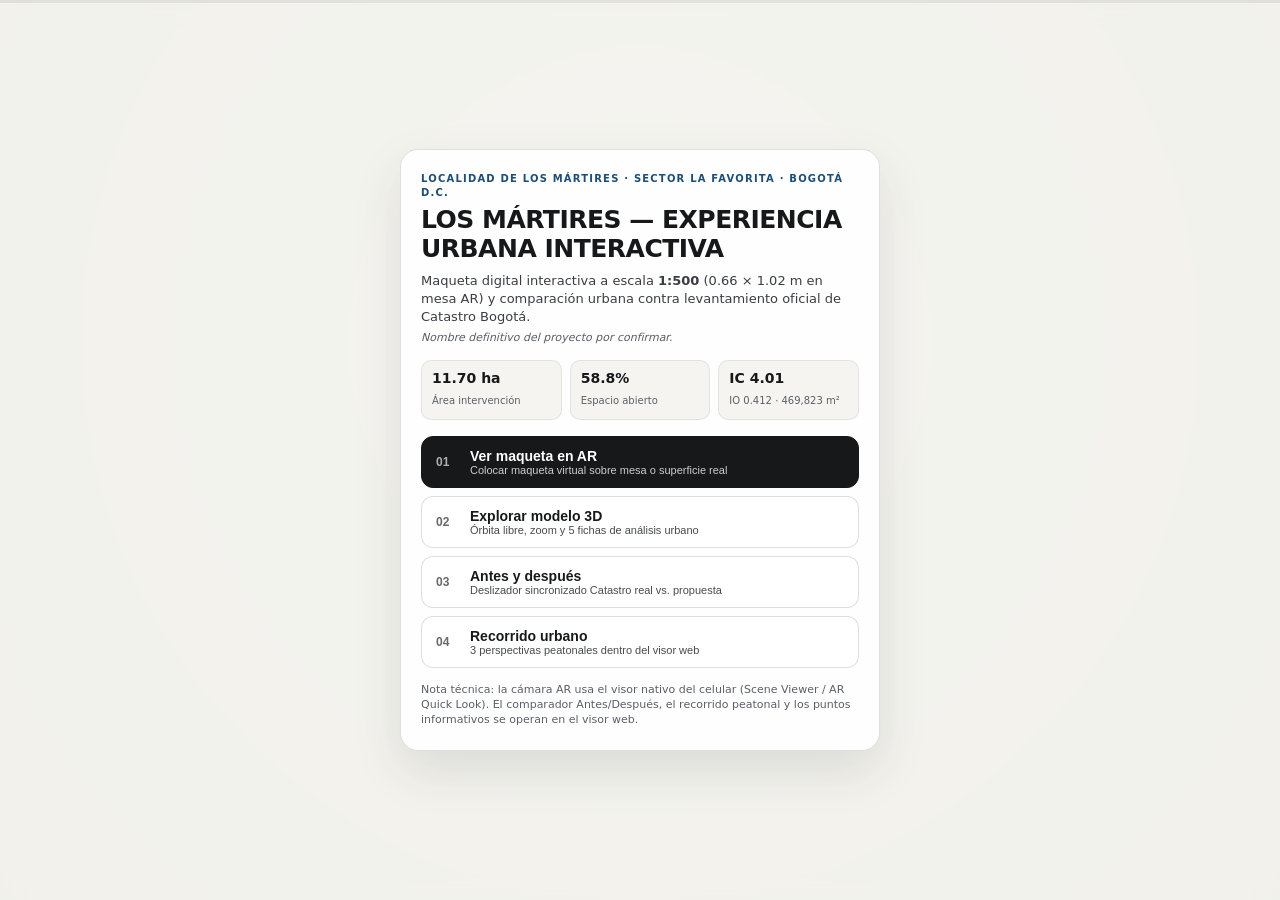
==== index.html @ f17b748e "Add files via upload" ====
<!DOCTYPE html>
<html lang="es">
<head>
  <meta charset="UTF-8" />
  <meta name="viewport" content="width=device-width, initial-scale=1.0, maximum-scale=1.0, user-scalable=no, viewport-fit=cover" />
  <title>Los Mártires — Experiencia Urbana Interactiva</title>
  <meta name="description" content="Plataforma web 3D y Realidad Aumentada para la sustentación de propuesta urbana en Los Mártires (La Favorita), Bogotá." />
  <meta name="theme-color" content="#14171a" />
  <link rel="stylesheet" href="styles.css" />
  <script type="module" src="vendor/model-viewer.min.js"></script>
</head>
<body data-mode="landing">
  <!-- Barra superior compacta -->
  <header class="topbar" id="topbar">
    <button class="brand" id="btn-home" type="button" aria-label="Volver al inicio">
      <span class="brand-tag">BOGOTÁ · LOS MÁRTIRES</span>
      <span class="brand-title">LA FAVORITA · 1VTY</span>
    </button>

    <div class="topbar-actions">
      <button class="pill-btn" id="btn-toggle-hotspots" type="button" aria-pressed="true" title="Mostrar u ocultar puntos informativos">
        <span class="dot-ind"></span>
        <span>Fichas (5)</span>
      </button>
      <button class="pill-btn pill-ar" id="btn-top-ar" type="button">
        <span>Ver en AR</span>
      </button>
    </div>
  </header>

  <!-- Escenario 3D principal -->
  <main class="stage" id="stage">
    <!-- Visor principal: Propuesta urbana (Después) -->
    <model-viewer
      id="mv-despues"
      class="viewer-layer"
      src="assets/maqueta_1vty_despues.glb"
      ios-src="assets/maqueta_1vty_despues.usdz"
      poster="assets/poster_1vty.jpg"
      alt="Maqueta 3D propuesta urbana sector La Favorita, Los Mártires, Bogotá"
      ar
      ar-modes="webxr scene-viewer quick-look"
      ar-scale="auto"
      ar-placement="floor"
      camera-controls
      touch-action="none"
      interaction-prompt="none"
      camera-orbit="38deg 58deg 1.18m"
      camera-target="0m 0.04m 0m"
      field-of-view="34deg"
      min-camera-orbit="auto 12deg 0.14m"
      max-camera-orbit="auto 86deg 2.6m"
      min-field-of-view="14deg"
      max-field-of-view="52deg"
      shadow-intensity="0.85"
      shadow-softness="0.7"
      exposure="1.05"
      tone-mapping="neutral"
      interpolation-decay="95"
    >
      <!-- Slot personalizado oculto; la UI dispara activateAR() de forma controlada -->
      <button slot="ar-button" class="mv-native-ar-hidden" tabindex="-1" aria-hidden="true"></button>

      <!-- Puntos informativos arquitectónicos (Experiencia D) -->
      <button class="hotspot" slot="hotspot-1" data-hs="1" data-position="-0.02 0.025 -0.175" data-normal="0 1 0" type="button" aria-label="Conectividad y accesibilidad">
        <span class="hs-num">1</span>
        <span class="hs-label">Conectividad</span>
      </button>
      <button class="hotspot" slot="hotspot-2" data-hs="2" data-position="0.0 0.022 0.0" data-normal="0 1 0" type="button" aria-label="Circulaciones y movilidad">
        <span class="hs-num">2</span>
        <span class="hs-label">Movilidad</span>
      </button>
      <button class="hotspot" slot="hotspot-3" data-hs="3" data-position="0.02 0.019 0.275" data-normal="0 1 0" type="button" aria-label="Espacio público y zócalo comercial">
        <span class="hs-num">3</span>
        <span class="hs-label">Espacio Público</span>
      </button>
      <button class="hotspot" slot="hotspot-4" data-hs="4" data-position="0.104 0.028 -0.380" data-normal="0 1 0" type="button" aria-label="Vegetación y estructura ambiental">
        <span class="hs-num">4</span>
        <span class="hs-label">Estructura Ambiental</span>
      </button>
      <button class="hotspot" slot="hotspot-5" data-hs="5" data-position="0.111 0.048 -0.218" data-normal="0 1 0" type="button" aria-label="Equipamientos y densidad">
        <span class="hs-num">5</span>
        <span class="hs-label">Equipamientos</span>
      </button>

      <div class="loading-ribbon" slot="progress-bar" id="loading-ribbon">
        <div class="loading-bar" id="loading-bar"></div>
      </div>
    </model-viewer>

    <!-- Visor sincronizado: Estado original real UAECD / Catastro Bogotá (Antes) -->
    <model-viewer
      id="mv-antes"
      class="viewer-layer viewer-antes"
      alt="Maqueta 3D estado actual real según Catastro de Bogotá"
      camera-orbit="38deg 58deg 1.18m"
      camera-target="0m 0.04m 0m"
      field-of-view="34deg"
      min-camera-orbit="auto 12deg 0.14m"
      max-camera-orbit="auto 86deg 2.6m"
      min-field-of-view="14deg"
      max-field-of-view="52deg"
      shadow-intensity="0.85"
      shadow-softness="0.7"
      exposure="1.05"
      tone-mapping="neutral"
      interpolation-decay="0"
      interaction-prompt="none"
    ></model-viewer>

    <!-- Línea divisoria interactiva en modo Antes y Después -->
    <div class="compare-divider" id="compare-divider" aria-hidden="true">
      <div class="divider-line"></div>
      <div class="divider-knob" title="Desliza para comparar">◄ ►</div>
      <div class="badge-side badge-antes">ANTES · CATASTRO REAL</div>
      <div class="badge-side badge-despues">DESPUÉS · PROPUESTA</div>
    </div>

    <!-- Aviso de estado / compatibilidad AR o carga -->
    <div class="toast-banner" id="toast-banner" role="status" aria-live="polite" hidden>
      <span id="toast-text"></span>
      <button class="toast-close" id="toast-close" type="button" aria-label="Cerrar aviso">×</button>
    </div>

    <!-- Tarjeta de información arquitectónica (Experiencia D) o parada de recorrido (Experiencia C) -->
    <aside class="info-sheet" id="info-sheet" hidden aria-live="polite">
      <div class="info-head">
        <div>
          <span class="info-kicker" id="info-kicker">FICHA TÉCNICA</span>
          <h2 class="info-title" id="info-title">Título</h2>
        </div>
        <button class="icon-close" id="info-close" type="button" aria-label="Cerrar ficha">×</button>
      </div>
      <p class="info-desc" id="info-desc"></p>
      <div class="info-metrics" id="info-metrics"></div>
    </aside>

    <!-- Controles específicos: Antes y después (Experiencia B) -->
    <section class="panel-compare" id="panel-compare" hidden>
      <div class="compare-row">
        <span class="cmp-lbl">ANTES</span>
        <input id="compare-range" type="range" min="0" max="100" value="50" aria-label="Comparador Antes y Después" />
        <span class="cmp-lbl">DESPUÉS</span>
      </div>
      <div class="compare-presets">
        <button class="chip-btn" data-split="100" type="button">Solo Antes</button>
        <button class="chip-btn active" data-split="50" type="button">Comparar 50/50</button>
        <button class="chip-btn" data-split="0" type="button">Solo Después</button>
      </div>
      <p class="compare-caption" id="compare-caption">
        Estado original real (Catastro UAECD: 29 manzanas, 999 predios) vs. intervención propuesta (11.70 ha · IO 0.412 · IC 4.01). Ambos modelos orbitan sincronizados.
      </p>
    </section>

    <!-- Controles específicos: Recorrido urbano peatonal (Experiencia C) -->
    <section class="panel-tour" id="panel-tour" hidden>
      <div class="tour-head">
        <span class="tour-step" id="tour-step">PUNTO 1 / 3</span>
        <button class="chip-btn" id="btn-tour-reset" type="button">Vista maqueta</button>
      </div>
      <h3 class="tour-title" id="tour-title">Zócalo Comercial y Eje Central</h3>
      <p class="tour-desc" id="tour-desc"></p>
      <div class="tour-nav">
        <button class="btn-outline" id="btn-tour-prev" type="button">← Anterior</button>
        <button class="btn-solid" id="btn-tour-next" type="button">Siguiente punto →</button>
      </div>
    </section>
  </main>

  <!-- Navegación inferior persistente en modos activos -->
  <nav class="mode-dock" id="mode-dock" aria-label="Modos de experiencia">
    <button class="dock-btn" data-go="ar" type="button">AR Mesa</button>
    <button class="dock-btn active" data-go="explore" type="button">Explorar 3D</button>
    <button class="dock-btn" data-go="compare" type="button">Antes / Después</button>
    <button class="dock-btn" data-go="tour" type="button">Recorrido</button>
  </nav>

  <!-- Pantalla inicial / Portada arquitectónica -->
  <section class="landing-overlay" id="landing-overlay">
    <div class="landing-card">
      <div class="landing-meta">LOCALIDAD DE LOS MÁRTIRES · SECTOR LA FAVORITA · BOGOTÁ D.C.</div>
      <h1 class="landing-title">LOS MÁRTIRES — EXPERIENCIA URBANA INTERACTIVA</h1>
      <p class="landing-sub">
        Maqueta digital interactiva a escala <strong>1:500</strong> (0.66 × 1.02 m en mesa AR) y comparación urbana contra levantamiento oficial de Catastro Bogotá.
        <span class="landing-provisional">Nombre definitivo del proyecto por confirmar.</span>
      </p>

      <div class="landing-kpis">
        <div class="kpi"><strong>11.70 ha</strong><span>Área intervención</span></div>
        <div class="kpi"><strong>58.8%</strong><span>Espacio abierto</span></div>
        <div class="kpi"><strong>IC 4.01</strong><span>IO 0.412 · 469,823 m²</span></div>
      </div>

      <div class="landing-actions">
        <button class="action-btn action-primary" data-go="ar" type="button">
          <span class="action-num">01</span>
          <span class="action-body">
            <strong>Ver maqueta en AR</strong>
            <small>Colocar maqueta virtual sobre mesa o superficie real</small>
          </span>
        </button>

        <button class="action-btn" data-go="explore" type="button">
          <span class="action-num">02</span>
          <span class="action-body">
            <strong>Explorar modelo 3D</strong>
            <small>Órbita libre, zoom y 5 fichas de análisis urbano</small>
          </span>
        </button>

        <button class="action-btn" data-go="compare" type="button">
          <span class="action-num">03</span>
          <span class="action-body">
            <strong>Antes y después</strong>
            <small>Deslizador sincronizado Catastro real vs. propuesta</small>
          </span>
        </button>

        <button class="action-btn" data-go="tour" type="button">
          <span class="action-num">04</span>
          <span class="action-body">
            <strong>Recorrido urbano</strong>
            <small>3 perspectivas peatonales dentro del visor web</small>
          </span>
        </button>
      </div>

      <p class="landing-footnote">
        Nota técnica: la cámara AR usa el visor nativo del celular (Scene Viewer / AR Quick Look). El comparador Antes/Después, el recorrido peatonal y los puntos informativos se operan en el visor web.
      </p>
    </div>
  </section>

  <script src="app.js"></script>
</body>
</html>
---- styles.css ----
:root {
  --bg: #f4f3ef;
  --surface: rgba(255, 255, 255, 0.92);
  --surface-dark: rgba(20, 23, 26, 0.92);
  --ink: #16181a;
  --ink-muted: #5a6068;
  --line: rgba(22, 24, 26, 0.14);
  --accent: #1d4e78;
  --accent-soft: rgba(29, 78, 120, 0.12);
  --terra: #b55a41;
  --radius: 14px;
  --split: 50;
  --safe-b: env(safe-area-inset-bottom, 0px);
  --safe-t: env(safe-area-inset-top, 0px);
}

* {
  box-sizing: border-box;
  margin: 0;
  padding: 0;
  -webkit-tap-highlight-color: transparent;
}

html, body {
  width: 100%;
  height: 100%;
  overflow: hidden;
  background: var(--bg);
  color: var(--ink);
  font-family: "Inter", "Segoe UI", system-ui, -apple-system, Roboto, sans-serif;
  line-height: 1.4;
}

/* Barra superior */
.topbar {
  position: fixed;
  top: 0;
  left: 0;
  right: 0;
  z-index: 30;
  display: flex;
  align-items: center;
  justify-content: space-between;
  gap: 8px;
  padding: calc(10px + var(--safe-t)) 14px 10px;
  pointer-events: none;
}

.topbar > * {
  pointer-events: auto;
}

.brand {
  display: flex;
  flex-direction: column;
  align-items: flex-start;
  border: 1px solid var(--line);
  background: var(--surface);
  backdrop-filter: blur(10px);
  border-radius: 10px;
  padding: 6px 11px;
  cursor: pointer;
  color: var(--ink);
  text-align: left;
}

.brand-tag {
  font-size: 9px;
  letter-spacing: 0.12em;
  font-weight: 700;
  color: var(--ink-muted);
}

.brand-title {
  font-size: 12px;
  font-weight: 700;
  letter-spacing: 0.04em;
}

.topbar-actions {
  display: flex;
  align-items: center;
  gap: 6px;
}

.pill-btn {
  display: inline-flex;
  align-items: center;
  gap: 6px;
  height: 36px;
  padding: 0 12px;
  border-radius: 999px;
  border: 1px solid var(--line);
  background: var(--surface);
  backdrop-filter: blur(10px);
  font-size: 12px;
  font-weight: 600;
  color: var(--ink);
  cursor: pointer;
  transition: background 0.18s ease, transform 0.12s ease;
}

.pill-btn:active {
  transform: scale(0.97);
}

.dot-ind {
  width: 7px;
  height: 7px;
  border-radius: 50%;
  background: var(--ink-muted);
}

.pill-btn[aria-pressed="true"] .dot-ind {
  background: var(--accent);
}

.pill-ar {
  background: var(--ink);
  color: #fff;
  border-color: var(--ink);
}

body[data-mode="landing"] .topbar,
body[data-mode="landing"] .mode-dock {
  opacity: 0;
  pointer-events: none;
}

body[data-mode="compare"] #btn-toggle-hotspots {
  display: none;
}

/* Escenario 3D */
.stage {
  position: relative;
  width: 100%;
  height: 100dvh;
  background: radial-gradient(circle at 50% 38%, #faf9f6 0%, #e7e4dc 100%);
}

.viewer-layer {
  position: absolute;
  inset: 0;
  width: 100%;
  height: 100%;
  display: block;
  background: transparent;
  --poster-color: transparent;
}

.viewer-antes {
  pointer-events: none;
  opacity: 0;
  visibility: hidden;
  clip-path: inset(0 calc((100 - var(--split)) * 1%) 0 0);
  transition: opacity 0.2s ease;
}

body[data-mode="compare"] #mv-despues {
  clip-path: inset(0 0 0 calc(var(--split) * 1%));
}

body[data-mode="compare"] .viewer-antes {
  opacity: 1;
  visibility: visible;
}

.mv-native-ar-hidden {
  display: none !important;
}

/* Barra de carga discreta */
.loading-ribbon {
  position: fixed;
  top: 0;
  left: 0;
  right: 0;
  height: 3px;
  background: rgba(22, 24, 26, 0.08);
  z-index: 60;
}

.loading-bar {
  width: 0%;
  height: 100%;
  background: var(--accent);
  transition: width 0.15s ease;
}

/* Divisor Antes / Después */
.compare-divider {
  position: absolute;
  inset: 0;
  pointer-events: none;
  display: none;
  z-index: 12;
}

body[data-mode="compare"] .compare-divider {
  display: block;
}

.divider-line {
  position: absolute;
  top: 0;
  bottom: 0;
  left: calc(var(--split) * 1%);
  width: 2px;
  background: rgba(20, 23, 26, 0.85);
  box-shadow: 0 0 0 1px rgba(255, 255, 255, 0.5);
}

.divider-knob {
  position: absolute;
  top: 44%;
  left: calc(var(--split) * 1%);
  transform: translate(-50%, -50%);
  background: var(--ink);
  color: #fff;
  border: 2px solid #fff;
  border-radius: 999px;
  font-size: 11px;
  font-weight: 700;
  letter-spacing: 0.06em;
  padding: 6px 10px;
  box-shadow: 0 6px 20px rgba(0, 0, 0, 0.25);
  white-space: nowrap;
}

.badge-side {
  position: absolute;
  top: calc(58px + var(--safe-t));
  padding: 5px 10px;
  border-radius: 8px;
  font-size: 10px;
  font-weight: 700;
  letter-spacing: 0.08em;
  background: var(--surface);
  border: 1px solid var(--line);
  backdrop-filter: blur(8px);
}

.badge-antes {
  left: 14px;
  color: #4b4f56;
}

.badge-despues {
  right: 14px;
  color: var(--accent);
}

/* Hotspots arquitectónicos */
.hotspot {
  display: inline-flex;
  align-items: center;
  gap: 5px;
  border: 1px solid rgba(255, 255, 255, 0.9);
  background: rgba(20, 23, 26, 0.88);
  color: #fff;
  border-radius: 999px;
  padding: 3px 9px 3px 4px;
  cursor: pointer;
  font-family: inherit;
  box-shadow: 0 4px 14px rgba(0, 0, 0, 0.24);
  transition: transform 0.15s ease, background 0.15s ease, opacity 0.2s ease;
}

.hotspot:hover,
.hotspot.active {
  background: var(--accent);
  transform: scale(1.06);
}

.hs-num {
  width: 20px;
  height: 20px;
  border-radius: 50%;
  background: #fff;
  color: var(--ink);
  font-size: 11px;
  font-weight: 700;
  display: grid;
  place-items: center;
}

.hs-label {
  font-size: 11px;
  font-weight: 600;
  white-space: nowrap;
}

@media (max-width: 640px) {
  .hs-label {
    display: none;
  }
  .hotspot {
    padding: 2px;
  }
}

body[data-hotspots="off"] .hotspot,
body[data-mode="compare"] .hotspot,
body[data-mode="landing"] .hotspot {
  opacity: 0;
  pointer-events: none;
}

/* Tarjeta técnica flotante (Hotspot) */
.info-sheet {
  position: fixed;
  left: 14px;
  right: 14px;
  bottom: calc(74px + var(--safe-b));
  max-width: 440px;
  margin: 0 auto;
  z-index: 26;
  background: var(--surface);
  backdrop-filter: blur(14px);
  border: 1px solid var(--line);
  border-radius: var(--radius);
  padding: 14px 16px;
  box-shadow: 0 12px 32px rgba(0, 0, 0, 0.14);
}

.info-head {
  display: flex;
  justify-content: space-between;
  align-items: flex-start;
  gap: 10px;
  margin-bottom: 6px;
}

.info-kicker {
  display: block;
  font-size: 10px;
  font-weight: 700;
  letter-spacing: 0.1em;
  color: var(--accent);
}

.info-title {
  font-size: 15px;
  font-weight: 700;
}

.icon-close, .toast-close {
  width: 28px;
  height: 28px;
  border-radius: 50%;
  border: 1px solid var(--line);
  background: transparent;
  color: var(--ink);
  font-size: 16px;
  cursor: pointer;
  flex-shrink: 0;
}

.info-desc {
  font-size: 13px;
  color: #2f3338;
  margin-bottom: 10px;
}

.info-metrics {
  display: flex;
  flex-wrap: wrap;
  gap: 6px;
}

.metric-chip {
  font-size: 11px;
  font-weight: 600;
  padding: 4px 8px;
  border-radius: 6px;
  background: var(--accent-soft);
  color: var(--accent);
}

/* Panel Antes/Después y Recorrido */
.panel-compare,
.panel-tour {
  position: fixed;
  left: 14px;
  right: 14px;
  bottom: calc(74px + var(--safe-b));
  max-width: 520px;
  margin: 0 auto;
  z-index: 25;
  background: var(--surface);
  backdrop-filter: blur(14px);
  border: 1px solid var(--line);
  border-radius: var(--radius);
  padding: 12px 14px;
  box-shadow: 0 12px 32px rgba(0, 0, 0, 0.12);
}

.compare-row {
  display: flex;
  align-items: center;
  gap: 10px;
}

.cmp-lbl {
  font-size: 10px;
  font-weight: 700;
  letter-spacing: 0.08em;
  color: var(--ink-muted);
}

#compare-range {
  flex: 1;
  accent-color: var(--ink);
  height: 26px;
  cursor: ew-resize;
}

.compare-presets {
  display: flex;
  justify-content: center;
  gap: 6px;
  margin: 8px 0 6px;
}

.chip-btn {
  padding: 5px 10px;
  border-radius: 999px;
  border: 1px solid var(--line);
  background: #fff;
  color: var(--ink);
  font-size: 11px;
  font-weight: 600;
  cursor: pointer;
}

.chip-btn.active {
  background: var(--ink);
  color: #fff;
  border-color: var(--ink);
}

.compare-caption {
  font-size: 11px;
  color: var(--ink-muted);
  text-align: center;
}

.tour-head {
  display: flex;
  align-items: center;
  justify-content: space-between;
  margin-bottom: 4px;
}

.tour-step {
  font-size: 10px;
  font-weight: 700;
  letter-spacing: 0.1em;
  color: var(--accent);
}

.tour-title {
  font-size: 15px;
  font-weight: 700;
  margin-bottom: 4px;
}

.tour-desc {
  font-size: 12px;
  color: #32363b;
  margin-bottom: 10px;
}

.tour-nav {
  display: grid;
  grid-template-columns: 1fr 1.3fr;
  gap: 8px;
}

.btn-outline,
.btn-solid {
  height: 36px;
  border-radius: 9px;
  font-size: 12px;
  font-weight: 600;
  cursor: pointer;
}

.btn-outline {
  border: 1px solid var(--line);
  background: #fff;
  color: var(--ink);
}

.btn-solid {
  border: 1px solid var(--ink);
  background: var(--ink);
  color: #fff;
}

/* Barra inferior de modos */
.mode-dock {
  position: fixed;
  left: 12px;
  right: 12px;
  bottom: calc(12px + var(--safe-b));
  max-width: 520px;
  margin: 0 auto;
  z-index: 30;
  display: grid;
  grid-template-columns: repeat(4, 1fr);
  gap: 6px;
  padding: 6px;
  border-radius: 14px;
  background: var(--surface);
  backdrop-filter: blur(12px);
  border: 1px solid var(--line);
  box-shadow: 0 10px 26px rgba(0, 0, 0, 0.12);
}

.dock-btn {
  height: 40px;
  border: none;
  border-radius: 10px;
  background: transparent;
  color: var(--ink-muted);
  font-size: 11px;
  font-weight: 700;
  cursor: pointer;
  transition: background 0.16s ease, color 0.16s ease;
}

.dock-btn.active {
  background: var(--ink);
  color: #fff;
}

/* Aviso flotante */
.toast-banner {
  position: fixed;
  top: calc(58px + var(--safe-t));
  left: 14px;
  right: 14px;
  max-width: 520px;
  margin: 0 auto;
  z-index: 40;
  display: flex;
  align-items: center;
  justify-content: space-between;
  gap: 10px;
  padding: 10px 14px;
  border-radius: 10px;
  background: var(--surface-dark);
  color: #fff;
  font-size: 12px;
  box-shadow: 0 10px 26px rgba(0, 0, 0, 0.22);
}

.toast-banner[hidden] {
  display: none;
}

.toast-close {
  color: #fff;
  border-color: rgba(255, 255, 255, 0.25);
}

/* Portada inicial minimalista */
.landing-overlay {
  position: fixed;
  inset: 0;
  z-index: 50;
  display: flex;
  align-items: center;
  justify-content: center;
  padding: 16px;
  background: rgba(244, 243, 239, 0.84);
  backdrop-filter: blur(10px);
  overflow-y: auto;
  transition: opacity 0.24s ease, visibility 0.24s ease;
}

body:not([data-mode="landing"]) .landing-overlay {
  opacity: 0;
  visibility: hidden;
  pointer-events: none;
}

.landing-card {
  width: 100%;
  max-width: 480px;
  background: rgba(255, 255, 255, 0.96);
  border: 1px solid var(--line);
  border-radius: 18px;
  padding: 22px 20px;
  box-shadow: 0 20px 50px rgba(0, 0, 0, 0.10);
}

.landing-meta {
  font-size: 10px;
  font-weight: 700;
  letter-spacing: 0.12em;
  color: var(--accent);
  margin-bottom: 6px;
}

.landing-title {
  font-size: clamp(20px, 4.5vw, 25px);
  font-weight: 800;
  letter-spacing: -0.02em;
  line-height: 1.15;
  margin-bottom: 8px;
}

.landing-sub {
  font-size: 13px;
  color: #3a3e44;
  margin-bottom: 14px;
}

.landing-provisional {
  display: block;
  margin-top: 4px;
  font-size: 11px;
  color: var(--ink-muted);
  font-style: italic;
}

.landing-kpis {
  display: grid;
  grid-template-columns: repeat(3, 1fr);
  gap: 8px;
  margin-bottom: 16px;
}

.kpi {
  padding: 8px 10px;
  border-radius: 10px;
  background: #f5f4f0;
  border: 1px solid rgba(22, 24, 26, 0.08);
}

.kpi strong {
  display: block;
  font-size: 14px;
  font-weight: 800;
}

.kpi span {
  font-size: 10px;
  color: var(--ink-muted);
}

.landing-actions {
  display: grid;
  gap: 8px;
  margin-bottom: 14px;
}

.action-btn {
  display: flex;
  align-items: center;
  gap: 12px;
  width: 100%;
  padding: 11px 14px;
  border-radius: 12px;
  border: 1px solid var(--line);
  background: #fff;
  color: var(--ink);
  text-align: left;
  cursor: pointer;
  transition: transform 0.12s ease, border-color 0.15s ease;
}

.action-btn:active {
  transform: scale(0.985);
}

.action-primary {
  background: var(--ink);
  color: #fff;
  border-color: var(--ink);
}

.action-num {
  font-size: 12px;
  font-weight: 800;
  opacity: 0.65;
  min-width: 22px;
}

.action-body strong {
  display: block;
  font-size: 14px;
  font-weight: 700;
}

.action-body small {
  display: block;
  font-size: 11px;
  opacity: 0.78;
}

.landing-footnote {
  font-size: 11px;
  color: var(--ink-muted);
  line-height: 1.4;
}
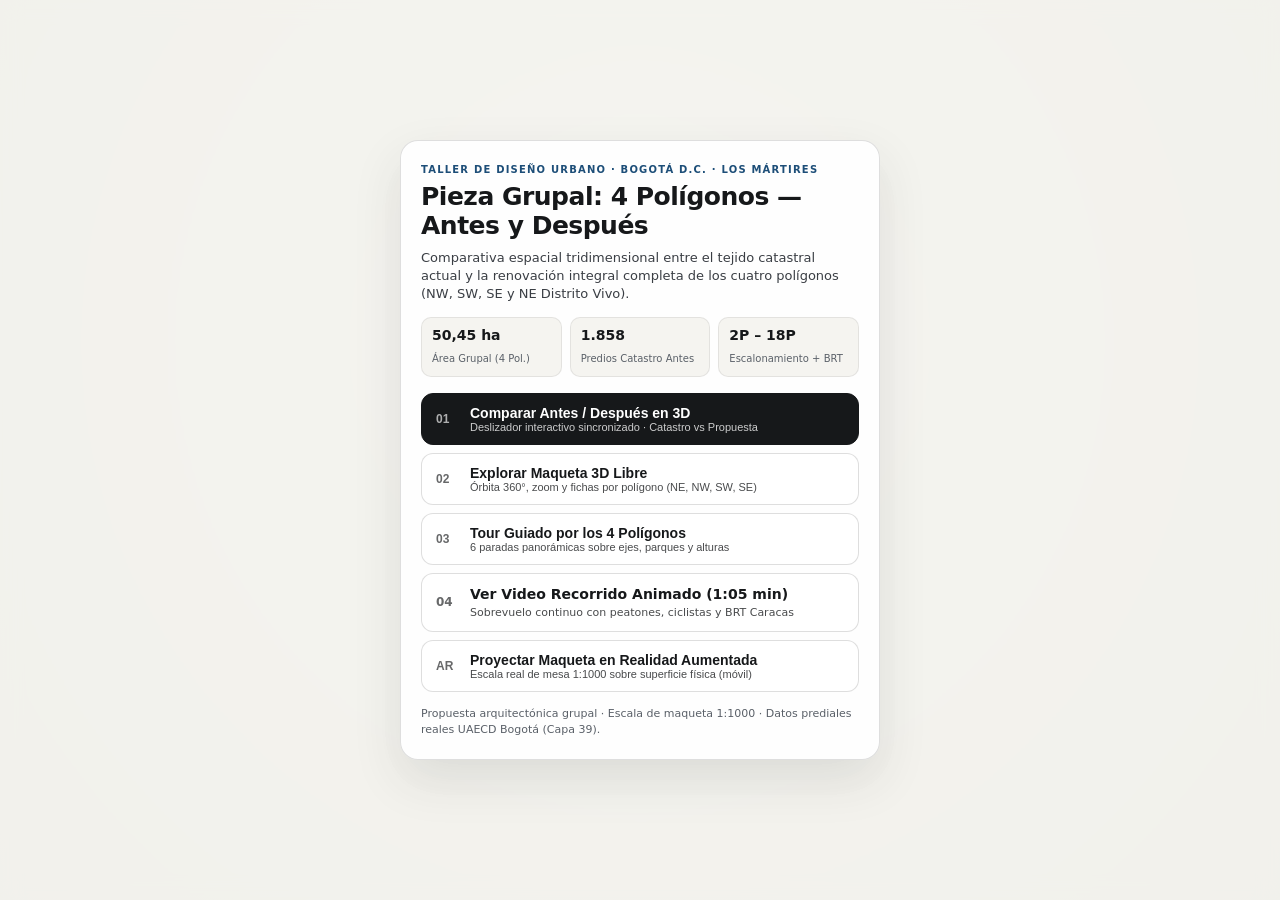
==== commit 49fa967e: "Add files via upload" ====
--- a/index.html
+++ b/index.html
@@ -1,232 +1,257 @@
-<!DOCTYPE html>
+<!doctype html>
 <html lang="es">
 <head>
-  <meta charset="UTF-8" />
-  <meta name="viewport" content="width=device-width, initial-scale=1.0, maximum-scale=1.0, user-scalable=no, viewport-fit=cover" />
-  <title>Los Mártires — Experiencia Urbana Interactiva</title>
-  <meta name="description" content="Plataforma web 3D y Realidad Aumentada para la sustentación de propuesta urbana en Los Mártires (La Favorita), Bogotá." />
-  <meta name="theme-color" content="#14171a" />
+  <meta charset="utf-8" />
+  <meta name="viewport" content="width=device-width, initial-scale=1, viewport-fit=cover" />
+  <title>Pieza Grupal 4 Polígonos · Antes y Después 3D / AR — Bogotá D.C.</title>
+  <meta name="description" content="Maqueta 3D y Realidad Aumentada comparativa Antes (Catastro real 1.858 predios) vs Después (Propuesta Urbana 4 Polígonos · 50,45 ha)." />
+  <meta name="theme-color" content="#f4f3ef" />
   <link rel="stylesheet" href="styles.css" />
   <script type="module" src="vendor/model-viewer.min.js"></script>
 </head>
-<body data-mode="landing">
-  <!-- Barra superior compacta -->
-  <header class="topbar" id="topbar">
-    <button class="brand" id="btn-home" type="button" aria-label="Volver al inicio">
-      <span class="brand-tag">BOGOTÁ · LOS MÁRTIRES</span>
-      <span class="brand-title">LA FAVORITA · 1VTY</span>
+<body data-mode="landing" data-hotspots="on">
+
+  <header class="topbar">
+    <button id="btn-brand-home" class="brand" type="button" title="Volver al inicio">
+      <span class="brand-tag">PIEZA GRUPAL · 4 POLÍGONOS · 50,45 HA</span>
+      <span class="brand-title">Los Mártires — Antes y Después</span>
     </button>
 
     <div class="topbar-actions">
-      <button class="pill-btn" id="btn-toggle-hotspots" type="button" aria-pressed="true" title="Mostrar u ocultar puntos informativos">
+      <a class="pill-btn pill-accent" href="video.html" title="Abrir Video Recorrido 1:05 min">
+        <span>Video 1:05 ▶</span>
+      </a>
+      <button id="btn-toggle-hotspots" class="pill-btn" type="button" aria-pressed="true" title="Mostrar u ocultar etiquetas">
         <span class="dot-ind"></span>
-        <span>Fichas (5)</span>
-      </button>
-      <button class="pill-btn pill-ar" id="btn-top-ar" type="button">
+        <span>Etiquetas</span>
+      </button>
+      <button id="btn-reset-view" class="pill-btn" type="button" title="Restablecer cámara">
+        <span>Vista inicial</span>
+      </button>
+      <button id="btn-ar" class="pill-btn pill-ar" type="button">
         <span>Ver en AR</span>
       </button>
     </div>
   </header>
 
-  <!-- Escenario 3D principal -->
-  <main class="stage" id="stage">
-    <!-- Visor principal: Propuesta urbana (Después) -->
+  <main class="stage">
     <model-viewer
       id="mv-despues"
       class="viewer-layer"
-      src="assets/maqueta_1vty_despues.glb"
-      ios-src="assets/maqueta_1vty_despues.usdz"
-      poster="assets/poster_1vty.jpg"
-      alt="Maqueta 3D propuesta urbana sector La Favorita, Los Mártires, Bogotá"
+      src="assets/maqueta_grupal_despues.glb"
+      poster="assets/poster_grupal.jpg"
+      alt="Propuesta urbana 3D completa de los 4 polígonos en Los Mártires (NE Distrito Vivo, NW, SW y SE)"
+      camera-controls
+      touch-action="pan-y"
+      interaction-prompt="none"
+      camera-target="0.02m 0.025m 0.00m"
+      camera-orbit="38deg 54deg 1.55m"
+      field-of-view="30deg"
+      min-camera-orbit="auto 12deg 0.42m"
+      max-camera-orbit="auto 86deg 3.4m"
+      shadow-intensity="0.82"
+      shadow-softness="0.7"
+      exposure="1.04"
+      tone-mapping="neutral"
       ar
       ar-modes="webxr scene-viewer quick-look"
       ar-scale="auto"
-      ar-placement="floor"
-      camera-controls
-      touch-action="none"
-      interaction-prompt="none"
-      camera-orbit="38deg 58deg 1.18m"
-      camera-target="0m 0.04m 0m"
-      field-of-view="34deg"
-      min-camera-orbit="auto 12deg 0.14m"
-      max-camera-orbit="auto 86deg 2.6m"
-      min-field-of-view="14deg"
-      max-field-of-view="52deg"
-      shadow-intensity="0.85"
-      shadow-softness="0.7"
-      exposure="1.05"
-      tone-mapping="neutral"
-      interpolation-decay="95"
-    >
-      <!-- Slot personalizado oculto; la UI dispara activateAR() de forma controlada -->
-      <button slot="ar-button" class="mv-native-ar-hidden" tabindex="-1" aria-hidden="true"></button>
-
-      <!-- Puntos informativos arquitectónicos (Experiencia D) -->
-      <button class="hotspot" slot="hotspot-1" data-hs="1" data-position="-0.02 0.025 -0.175" data-normal="0 1 0" type="button" aria-label="Conectividad y accesibilidad">
+      ar-placement="floor">
+
+      <button slot="ar-button" class="mv-native-ar-hidden" aria-hidden="true"></button>
+
+      <button class="hotspot" slot="hotspot-1"
+        data-id="grupal"
+        data-position="0.02m 0.048m 0.00m"
+        data-normal="0m 1m 0m"
+        data-orbit="38deg 54deg 1.55m"
+        data-target="0.02m 0.025m 0.00m">
         <span class="hs-num">1</span>
-        <span class="hs-label">Conectividad</span>
-      </button>
-      <button class="hotspot" slot="hotspot-2" data-hs="2" data-position="0.0 0.022 0.0" data-normal="0 1 0" type="button" aria-label="Circulaciones y movilidad">
+        <span class="hs-label">Pieza Grupal (4 Pol.)</span>
+      </button>
+
+      <button class="hotspot" slot="hotspot-2"
+        data-id="ne"
+        data-position="0.234m 0.062m -0.207m"
+        data-normal="0m 1m 0m"
+        data-orbit="44deg 52deg 0.72m"
+        data-target="0.234m 0.025m -0.207m">
         <span class="hs-num">2</span>
-        <span class="hs-label">Movilidad</span>
-      </button>
-      <button class="hotspot" slot="hotspot-3" data-hs="3" data-position="0.02 0.019 0.275" data-normal="0 1 0" type="button" aria-label="Espacio público y zócalo comercial">
+        <span class="hs-label">NE · Distrito Vivo</span>
+      </button>
+
+      <button class="hotspot" slot="hotspot-3"
+        data-id="sw"
+        data-position="-0.121m 0.056m 0.243m"
+        data-normal="0m 1m 0m"
+        data-orbit="32deg 52deg 0.82m"
+        data-target="-0.121m 0.025m 0.243m">
         <span class="hs-num">3</span>
-        <span class="hs-label">Espacio Público</span>
-      </button>
-      <button class="hotspot" slot="hotspot-4" data-hs="4" data-position="0.104 0.028 -0.380" data-normal="0 1 0" type="button" aria-label="Vegetación y estructura ambiental">
+        <span class="hs-label">SW · Patios y Parque</span>
+      </button>
+
+      <button class="hotspot" slot="hotspot-4"
+        data-id="se"
+        data-position="0.219m 0.060m 0.142m"
+        data-normal="0m 1m 0m"
+        data-orbit="48deg 54deg 0.74m"
+        data-target="0.219m 0.025m 0.142m">
         <span class="hs-num">4</span>
-        <span class="hs-label">Estructura Ambiental</span>
-      </button>
-      <button class="hotspot" slot="hotspot-5" data-hs="5" data-position="0.111 0.048 -0.218" data-normal="0 1 0" type="button" aria-label="Equipamientos y densidad">
+        <span class="hs-label">SE · Ochave y Caracas</span>
+      </button>
+
+      <button class="hotspot" slot="hotspot-5"
+        data-id="nw"
+        data-position="-0.040m 0.058m -0.201m"
+        data-normal="0m 1m 0m"
+        data-orbit="-38deg 52deg 0.76m"
+        data-target="-0.040m 0.025m -0.201m">
         <span class="hs-num">5</span>
-        <span class="hs-label">Equipamientos</span>
-      </button>
-
-      <div class="loading-ribbon" slot="progress-bar" id="loading-ribbon">
-        <div class="loading-bar" id="loading-bar"></div>
-      </div>
+        <span class="hs-label">NW · Borde Orgánico</span>
+      </button>
+
+      <button class="hotspot" slot="hotspot-6"
+        data-id="ejes"
+        data-position="0.12m 0.024m -0.01m"
+        data-normal="0m 1m 0m"
+        data-orbit="64deg 56deg 1.05m"
+        data-target="0.12m 0.020m -0.01m">
+        <span class="hs-num">6</span>
+        <span class="hs-label">Ejes y BRT Caracas</span>
+      </button>
     </model-viewer>
 
-    <!-- Visor sincronizado: Estado original real UAECD / Catastro Bogotá (Antes) -->
     <model-viewer
       id="mv-antes"
       class="viewer-layer viewer-antes"
-      alt="Maqueta 3D estado actual real según Catastro de Bogotá"
-      camera-orbit="38deg 58deg 1.18m"
-      camera-target="0m 0.04m 0m"
-      field-of-view="34deg"
-      min-camera-orbit="auto 12deg 0.14m"
-      max-camera-orbit="auto 86deg 2.6m"
-      min-field-of-view="14deg"
-      max-field-of-view="52deg"
-      shadow-intensity="0.85"
-      shadow-softness="0.7"
-      exposure="1.05"
-      tone-mapping="neutral"
-      interpolation-decay="0"
+      src="assets/maqueta_grupal_antes.glb"
+      alt="Estado actual catastral real antes de la intervención (1.858 predios UAECD)"
       interaction-prompt="none"
-    ></model-viewer>
-
-    <!-- Línea divisoria interactiva en modo Antes y Después -->
-    <div class="compare-divider" id="compare-divider" aria-hidden="true">
+      camera-target="0.02m 0.025m 0.00m"
+      camera-orbit="38deg 54deg 1.55m"
+      field-of-view="30deg"
+      shadow-intensity="0.72"
+      exposure="1.02"
+      tone-mapping="neutral">
+    </model-viewer>
+
+    <div id="compare-divider" class="compare-divider" aria-hidden="true">
       <div class="divider-line"></div>
-      <div class="divider-knob" title="Desliza para comparar">◄ ►</div>
-      <div class="badge-side badge-antes">ANTES · CATASTRO REAL</div>
-      <div class="badge-side badge-despues">DESPUÉS · PROPUESTA</div>
-    </div>
-
-    <!-- Aviso de estado / compatibilidad AR o carga -->
-    <div class="toast-banner" id="toast-banner" role="status" aria-live="polite" hidden>
-      <span id="toast-text"></span>
-      <button class="toast-close" id="toast-close" type="button" aria-label="Cerrar aviso">×</button>
-    </div>
-
-    <!-- Tarjeta de información arquitectónica (Experiencia D) o parada de recorrido (Experiencia C) -->
-    <aside class="info-sheet" id="info-sheet" hidden aria-live="polite">
-      <div class="info-head">
-        <div>
-          <span class="info-kicker" id="info-kicker">FICHA TÉCNICA</span>
-          <h2 class="info-title" id="info-title">Título</h2>
-        </div>
-        <button class="icon-close" id="info-close" type="button" aria-label="Cerrar ficha">×</button>
+      <div class="divider-knob">◀ ▶</div>
+      <span class="badge-side badge-antes">ANTES · CATASTRO ACTUAL (1.858 PREDIOS)</span>
+      <span class="badge-side badge-despues">DESPUÉS · PROPUESTA 4 POLÍGONOS</span>
+    </div>
+  </main>
+
+  <div id="loading-ribbon" class="loading-ribbon" aria-hidden="true">
+    <div id="loading-bar" class="loading-bar"></div>
+  </div>
+
+  <aside id="info-sheet" class="info-sheet" hidden>
+    <div class="info-head">
+      <div>
+        <span id="info-kicker" class="info-kicker">SECTOR DE ANÁLISIS</span>
+        <h2 id="info-title" class="info-title">Pieza Grupal (4 Polígonos)</h2>
       </div>
-      <p class="info-desc" id="info-desc"></p>
-      <div class="info-metrics" id="info-metrics"></div>
-    </aside>
-
-    <!-- Controles específicos: Antes y después (Experiencia B) -->
-    <section class="panel-compare" id="panel-compare" hidden>
-      <div class="compare-row">
-        <span class="cmp-lbl">ANTES</span>
-        <input id="compare-range" type="range" min="0" max="100" value="50" aria-label="Comparador Antes y Después" />
-        <span class="cmp-lbl">DESPUÉS</span>
+      <button id="btn-close-info" class="icon-close" type="button" aria-label="Cerrar">×</button>
+    </div>
+    <p id="info-desc" class="info-desc"></p>
+    <div id="info-metrics" class="info-metrics"></div>
+  </aside>
+
+  <section id="panel-compare" class="panel-compare" hidden>
+    <div class="compare-row">
+      <span class="cmp-lbl">ANTES</span>
+      <input id="compare-range" type="range" min="0" max="100" value="50" aria-label="Divisor Antes y Después" />
+      <span class="cmp-lbl">DESPUÉS</span>
+    </div>
+    <div class="compare-presets">
+      <button class="chip-btn" data-split="100" type="button">100% Antes</button>
+      <button class="chip-btn active" data-split="50" type="button">50 / 50</button>
+      <button class="chip-btn" data-split="0" type="button">100% Después</button>
+    </div>
+    <p class="compare-caption">Gira o acerca cualquier ángulo de los 4 polígonos: ambas maquetas están sincronizadas al milímetro.</p>
+  </section>
+
+  <section id="panel-tour" class="panel-tour" hidden>
+    <div class="tour-head">
+      <span id="tour-step" class="tour-step">PARADA 1 / 6</span>
+      <button id="btn-tour-play" class="chip-btn" type="button">Auto ▶</button>
+    </div>
+    <h3 id="tour-title" class="tour-title">Vista General — Pieza Grupal (50,45 ha)</h3>
+    <p id="tour-desc" class="tour-desc"></p>
+    <div class="tour-nav">
+      <button id="btn-tour-prev" class="btn-outline" type="button">← Anterior</button>
+      <button id="btn-tour-next" class="btn-solid" type="button">Siguiente →</button>
+    </div>
+  </section>
+
+  <nav id="mode-dock" class="mode-dock" aria-label="Modos de visualización">
+    <button class="dock-btn active" data-mode="compare" type="button">Antes / Después</button>
+    <button class="dock-btn" data-mode="explore" type="button">Explorar 3D</button>
+    <button class="dock-btn" data-mode="tour" type="button">Tour 4 Pol.</button>
+    <a class="dock-btn dock-link" href="video.html" style="display:flex;align-items:center;justify-content:center;">Video 1:05 ▶</a>
+  </nav>
+
+  <div id="toast-banner" class="toast-banner" hidden>
+    <span id="toast-text"></span>
+    <button id="btn-toast-close" class="toast-close" type="button">×</button>
+  </div>
+
+  <section id="landing-overlay" class="landing-overlay">
+    <div class="landing-card">
+      <p class="landing-meta">TALLER DE DISEÑO URBANO · BOGOTÁ D.C. · LOS MÁRTIRES</p>
+      <h1 class="landing-title">Pieza Grupal: 4 Polígonos — Antes y Después</h1>
+      <p class="landing-sub">
+        Comparativa espacial tridimensional entre el tejido catastral actual y la renovación integral completa de los cuatro polígonos (NW, SW, SE y NE Distrito Vivo).
+      </p>
+
+      <div class="landing-kpis">
+        <div class="kpi"><strong>50,45 ha</strong><span>Área Grupal (4 Pol.)</span></div>
+        <div class="kpi"><strong>1.858</strong><span>Predios Catastro Antes</span></div>
+        <div class="kpi"><strong>2P – 18P</strong><span>Escalonamiento + BRT</span></div>
       </div>
-      <div class="compare-presets">
-        <button class="chip-btn" data-split="100" type="button">Solo Antes</button>
-        <button class="chip-btn active" data-split="50" type="button">Comparar 50/50</button>
-        <button class="chip-btn" data-split="0" type="button">Solo Después</button>
+
+      <div class="landing-actions">
+        <button id="btn-go-compare" class="action-btn action-primary" type="button">
+          <span class="action-num">01</span>
+          <span class="action-body">
+            <strong>Comparar Antes / Después en 3D</strong>
+            <small>Deslizador interactivo sincronizado · Catastro vs Propuesta</small>
+          </span>
+        </button>
+        <button id="btn-go-explore" class="action-btn" type="button">
+          <span class="action-num">02</span>
+          <span class="action-body">
+            <strong>Explorar Maqueta 3D Libre</strong>
+            <small>Órbita 360°, zoom y fichas por polígono (NE, NW, SW, SE)</small>
+          </span>
+        </button>
+        <button id="btn-go-tour" class="action-btn" type="button">
+          <span class="action-num">03</span>
+          <span class="action-body">
+            <strong>Tour Guiado por los 4 Polígonos</strong>
+            <small>6 paradas panorámicas sobre ejes, parques y alturas</small>
+          </span>
+        </button>
+        <a class="action-btn" href="video.html">
+          <span class="action-num">04</span>
+          <span class="action-body">
+            <strong>Ver Video Recorrido Animado (1:05 min)</strong>
+            <small>Sobrevuelo continuo con peatones, ciclistas y BRT Caracas</small>
+          </span>
+        </a>
+        <button id="btn-go-ar" class="action-btn" type="button">
+          <span class="action-num">AR</span>
+          <span class="action-body">
+            <strong>Proyectar Maqueta en Realidad Aumentada</strong>
+            <small>Escala real de mesa 1:1000 sobre superficie física (móvil)</small>
+          </span>
+        </button>
       </div>
-      <p class="compare-caption" id="compare-caption">
-        Estado original real (Catastro UAECD: 29 manzanas, 999 predios) vs. intervención propuesta (11.70 ha · IO 0.412 · IC 4.01). Ambos modelos orbitan sincronizados.
-      </p>
-    </section>
-
-    <!-- Controles específicos: Recorrido urbano peatonal (Experiencia C) -->
-    <section class="panel-tour" id="panel-tour" hidden>
-      <div class="tour-head">
-        <span class="tour-step" id="tour-step">PUNTO 1 / 3</span>
-        <button class="chip-btn" id="btn-tour-reset" type="button">Vista maqueta</button>
-      </div>
-      <h3 class="tour-title" id="tour-title">Zócalo Comercial y Eje Central</h3>
-      <p class="tour-desc" id="tour-desc"></p>
-      <div class="tour-nav">
-        <button class="btn-outline" id="btn-tour-prev" type="button">← Anterior</button>
-        <button class="btn-solid" id="btn-tour-next" type="button">Siguiente punto →</button>
-      </div>
-    </section>
-  </main>
-
-  <!-- Navegación inferior persistente en modos activos -->
-  <nav class="mode-dock" id="mode-dock" aria-label="Modos de experiencia">
-    <button class="dock-btn" data-go="ar" type="button">AR Mesa</button>
-    <button class="dock-btn active" data-go="explore" type="button">Explorar 3D</button>
-    <button class="dock-btn" data-go="compare" type="button">Antes / Después</button>
-    <button class="dock-btn" data-go="tour" type="button">Recorrido</button>
-  </nav>
-
-  <!-- Pantalla inicial / Portada arquitectónica -->
-  <section class="landing-overlay" id="landing-overlay">
-    <div class="landing-card">
-      <div class="landing-meta">LOCALIDAD DE LOS MÁRTIRES · SECTOR LA FAVORITA · BOGOTÁ D.C.</div>
-      <h1 class="landing-title">LOS MÁRTIRES — EXPERIENCIA URBANA INTERACTIVA</h1>
-      <p class="landing-sub">
-        Maqueta digital interactiva a escala <strong>1:500</strong> (0.66 × 1.02 m en mesa AR) y comparación urbana contra levantamiento oficial de Catastro Bogotá.
-        <span class="landing-provisional">Nombre definitivo del proyecto por confirmar.</span>
-      </p>
-
-      <div class="landing-kpis">
-        <div class="kpi"><strong>11.70 ha</strong><span>Área intervención</span></div>
-        <div class="kpi"><strong>58.8%</strong><span>Espacio abierto</span></div>
-        <div class="kpi"><strong>IC 4.01</strong><span>IO 0.412 · 469,823 m²</span></div>
-      </div>
-
-      <div class="landing-actions">
-        <button class="action-btn action-primary" data-go="ar" type="button">
-          <span class="action-num">01</span>
-          <span class="action-body">
-            <strong>Ver maqueta en AR</strong>
-            <small>Colocar maqueta virtual sobre mesa o superficie real</small>
-          </span>
-        </button>
-
-        <button class="action-btn" data-go="explore" type="button">
-          <span class="action-num">02</span>
-          <span class="action-body">
-            <strong>Explorar modelo 3D</strong>
-            <small>Órbita libre, zoom y 5 fichas de análisis urbano</small>
-          </span>
-        </button>
-
-        <button class="action-btn" data-go="compare" type="button">
-          <span class="action-num">03</span>
-          <span class="action-body">
-            <strong>Antes y después</strong>
-            <small>Deslizador sincronizado Catastro real vs. propuesta</small>
-          </span>
-        </button>
-
-        <button class="action-btn" data-go="tour" type="button">
-          <span class="action-num">04</span>
-          <span class="action-body">
-            <strong>Recorrido urbano</strong>
-            <small>3 perspectivas peatonales dentro del visor web</small>
-          </span>
-        </button>
-      </div>
 
       <p class="landing-footnote">
-        Nota técnica: la cámara AR usa el visor nativo del celular (Scene Viewer / AR Quick Look). El comparador Antes/Después, el recorrido peatonal y los puntos informativos se operan en el visor web.
+        Propuesta arquitectónica grupal · Escala de maqueta 1:1000 · Datos prediales reales UAECD Bogotá (Capa 39).
       </p>
     </div>
   </section>
--- a/styles.css
+++ b/styles.css
@@ -707,3 +707,163 @@
   color: var(--ink-muted);
   line-height: 1.4;
 }
+
+/* Enlaces nav & Vista Video */
+a.brand,
+a.pill-btn,
+a.action-btn,
+a.dock-btn {
+  text-decoration: none;
+}
+
+.pill-accent {
+  background: var(--accent);
+  color: #fff;
+  border-color: var(--accent);
+}
+
+.video-page {
+  overflow-y: auto;
+  height: auto;
+  min-height: 100dvh;
+  background: #0f1318;
+  color: #f4f3ef;
+}
+
+.video-header {
+  position: sticky;
+  top: 0;
+  z-index: 30;
+  display: flex;
+  align-items: center;
+  justify-content: space-between;
+  gap: 10px;
+  padding: calc(10px + var(--safe-t)) 16px 10px;
+  background: rgba(15, 19, 24, 0.92);
+  backdrop-filter: blur(12px);
+  border-bottom: 1px solid rgba(255, 255, 255, 0.10);
+}
+
+.video-header .brand {
+  background: rgba(255, 255, 255, 0.07);
+  border-color: rgba(255, 255, 255, 0.14);
+  color: #fff;
+}
+
+.video-header .brand-tag {
+  color: #9eb3c8;
+}
+
+.video-shell {
+  max-width: 1080px;
+  margin: 0 auto;
+  padding: 12px 16px calc(22px + var(--safe-b));
+  display: grid;
+  gap: 10px;
+}
+
+.video-stage {
+  position: relative;
+  width: min(100%, calc(56dvh * 16 / 9));
+  aspect-ratio: 16 / 9;
+  margin: 0 auto;
+  border-radius: 14px;
+  overflow: hidden;
+  border: 1px solid rgba(255, 255, 255, 0.14);
+  background: #07090c;
+  box-shadow: 0 22px 60px rgba(0, 0, 0, 0.45);
+}
+
+.video-player {
+  display: block;
+  width: 100%;
+  height: 100%;
+  object-fit: cover;
+  background: #07090c;
+}
+
+.video-meta-bar {
+  display: flex;
+  flex-wrap: wrap;
+  align-items: center;
+  justify-content: space-between;
+  gap: 10px;
+  padding: 12px 14px;
+  background: rgba(255, 255, 255, 0.05);
+  border: 1px solid rgba(255, 255, 255, 0.10);
+  border-radius: 14px;
+}
+
+.video-meta-bar h1 {
+  font-size: clamp(16px, 3vw, 20px);
+  font-weight: 800;
+  letter-spacing: -0.01em;
+}
+
+.video-meta-bar p {
+  font-size: 12px;
+  color: #b4bec9;
+}
+
+.video-chapters {
+  display: grid;
+  grid-template-columns: repeat(auto-fit, minmax(150px, 1fr));
+  gap: 8px;
+}
+
+.chapter-btn {
+  display: flex;
+  flex-direction: column;
+  align-items: flex-start;
+  gap: 3px;
+  padding: 10px 12px;
+  border-radius: 12px;
+  border: 1px solid rgba(255, 255, 255, 0.12);
+  background: rgba(255, 255, 255, 0.05);
+  color: #e9edf2;
+  text-align: left;
+  cursor: pointer;
+  transition: background 0.15s ease, border-color 0.15s ease, transform 0.1s ease;
+}
+
+.chapter-btn:hover {
+  background: rgba(255, 255, 255, 0.10);
+}
+
+.chapter-btn.active {
+  background: var(--accent);
+  border-color: #6cb0eb;
+  color: #fff;
+}
+
+.chapter-time {
+  font-size: 10px;
+  font-weight: 800;
+  letter-spacing: 0.08em;
+  color: #8cc2f2;
+}
+
+.chapter-btn.active .chapter-time {
+  color: #fff;
+}
+
+.chapter-name {
+  font-size: 12px;
+  font-weight: 700;
+}
+
+.video-controls-row {
+  display: flex;
+  flex-wrap: wrap;
+  gap: 8px;
+}
+
+.dark-pill {
+  background: rgba(255, 255, 255, 0.10);
+  color: #fff;
+  border: 1px solid rgba(255, 255, 255, 0.18);
+}
+
+.dark-pill:hover {
+  background: rgba(255, 255, 255, 0.18);
+}
